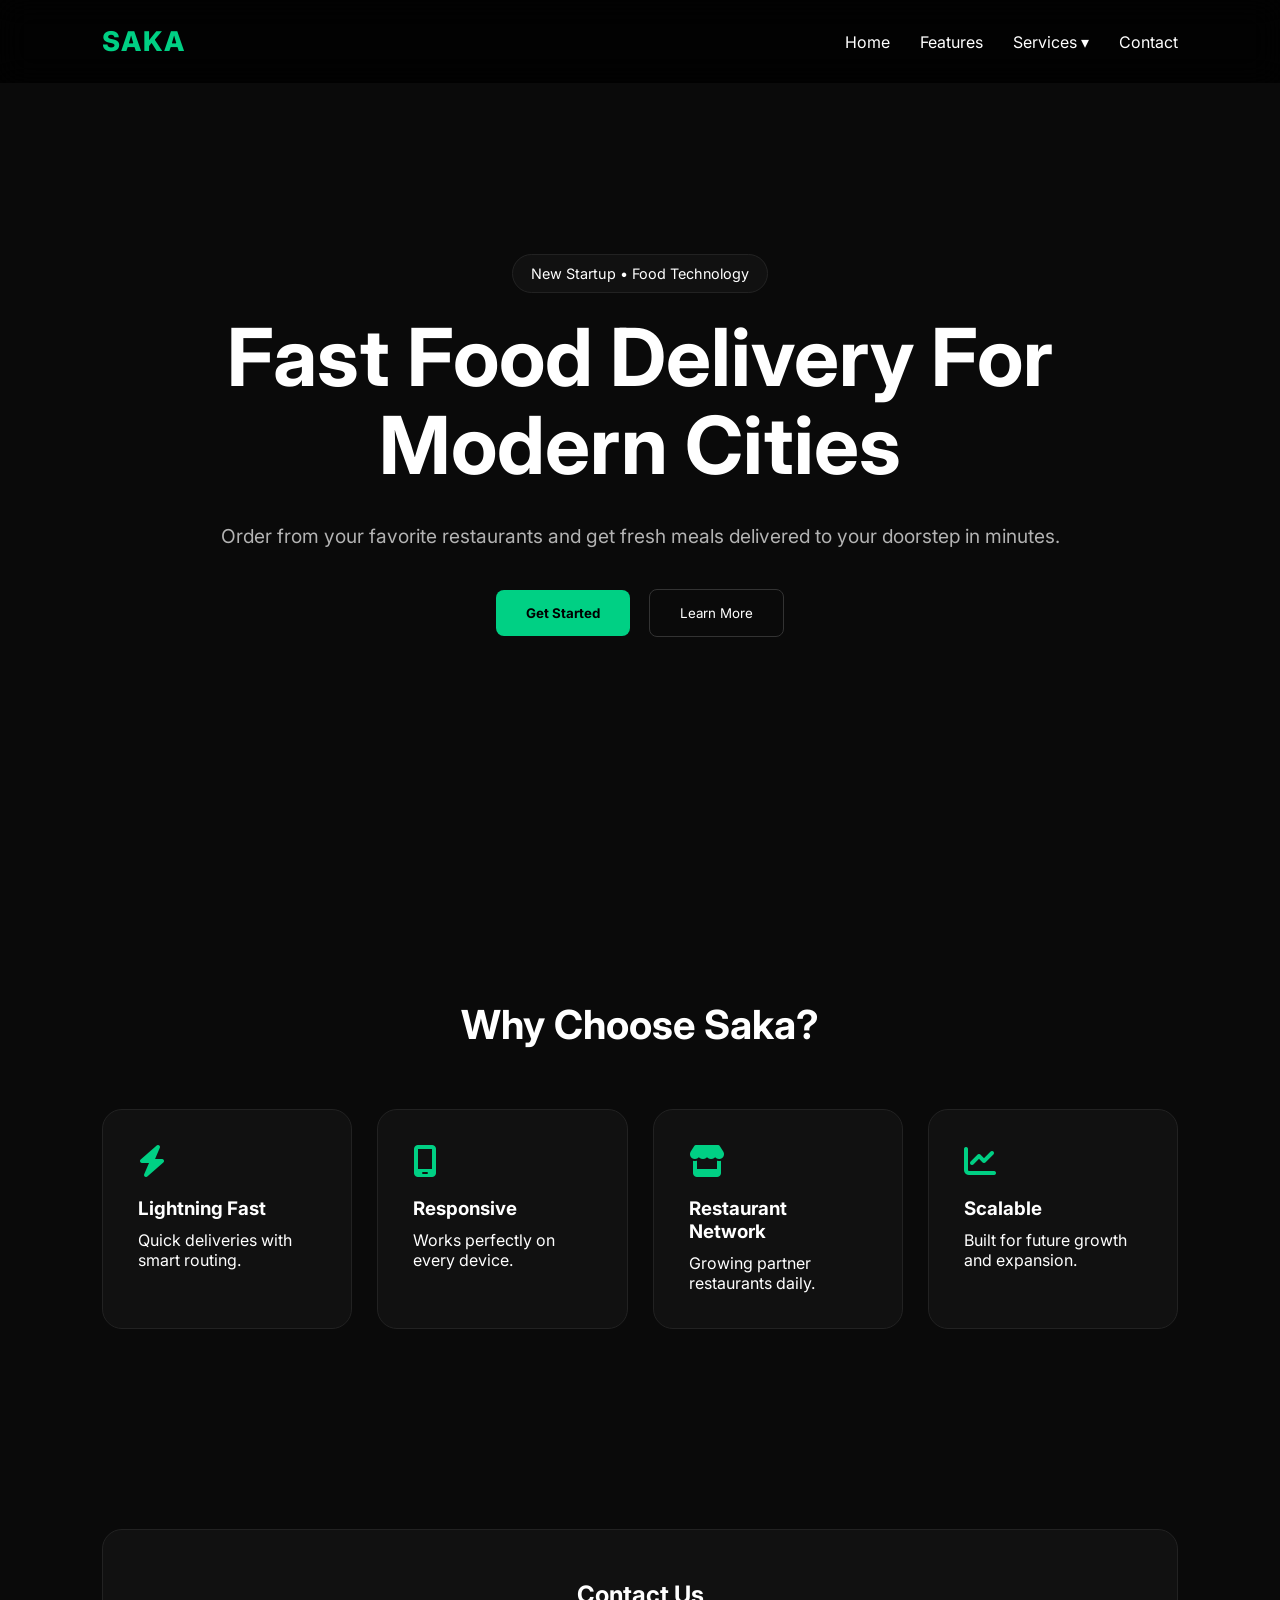
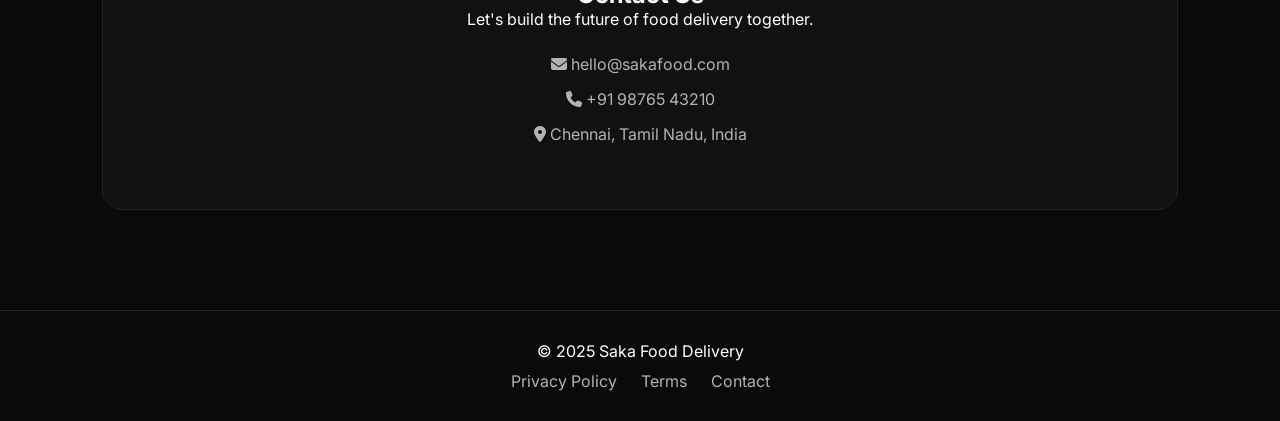
==== saka/index.html @ 5700dfd4 "first commit" ====
<!DOCTYPE html>
<html lang="en">
<head>
<meta charset="UTF-8">
<meta name="viewport" content="width=device-width, initial-scale=1.0">

<title>Saka Food Delivery</title>

<link rel="stylesheet" href="style.css">

<link href="https://fonts.googleapis.com/css2?family=Inter:wght@300;400;500;600;700;800&display=swap" rel="stylesheet">

<link rel="stylesheet"
href="https://cdnjs.cloudflare.com/ajax/libs/font-awesome/6.5.1/css/all.min.css">

</head>
<body>

<header>
    <nav class="navbar">

        <div class="logo">
            SAKA
        </div>

        <ul class="nav-links">

            <li><a href="#">Home</a></li>
            <li><a href="#features">Features</a></li>

            <li class="dropdown">

                <a href="#">Services ▾</a>

                <ul class="dropdown-menu">
                    <li><a href="#">Food Delivery</a></li>
                    <li><a href="#">Business Orders</a></li>
                    <li><a href="#">Partner Restaurants</a></li>
                </ul>

            </li>

            <li><a href="#contact">Contact</a></li>

        </ul>

        <div class="menu-btn">☰</div>

    </nav>
</header>

<section class="hero">

    <div class="hero-content">

        <span class="badge">
            New Startup • Food Technology
        </span>

        <h1>
            Fast Food Delivery
            For Modern Cities
        </h1>

        <p>
            Order from your favorite restaurants and get
            fresh meals delivered to your doorstep in minutes.
        </p>

        <div class="hero-buttons">

            <button class="primary-btn">
                Get Started
            </button>

            <button class="secondary-btn">
                Learn More
            </button>

        </div>

    </div>

</section>

<section id="features" class="features">

    <h2>Why Choose Saka?</h2>

    <div class="feature-grid">

        <div class="card">
            <i class="fa-solid fa-bolt"></i>
            <h3>Lightning Fast</h3>
            <p>Quick deliveries with smart routing.</p>
        </div>

        <div class="card">
            <i class="fa-solid fa-mobile-screen"></i>
            <h3>Responsive</h3>
            <p>Works perfectly on every device.</p>
        </div>

        <div class="card">
            <i class="fa-solid fa-store"></i>
            <h3>Restaurant Network</h3>
            <p>Growing partner restaurants daily.</p>
        </div>

        <div class="card">
            <i class="fa-solid fa-chart-line"></i>
            <h3>Scalable</h3>
            <p>Built for future growth and expansion.</p>
        </div>

    </div>

</section>

<section id="contact" class="contact">

    <div class="contact-box">

        <h2>Contact Us</h2>

        <p>Let's build the future of food delivery together.</p>

        <div class="contact-details">

            <p>
                <i class="fa-solid fa-envelope"></i>
                hello@sakafood.com
            </p>

            <p>
                <i class="fa-solid fa-phone"></i>
                +91 98765 43210
            </p>

            <p>
                <i class="fa-solid fa-location-dot"></i>
                Chennai, Tamil Nadu, India
            </p>

        </div>

    </div>

</section>

<footer>

    <p>© 2025 Saka Food Delivery</p>

    <div class="footer-links">
        <a href="#">Privacy Policy</a>
        <a href="#">Terms</a>
        <a href="#">Contact</a>
    </div>

</footer>

<script src="script.js"></script>

</body>
</html>
---- saka/style.css ----
*{
margin:0;
padding:0;
box-sizing:border-box;
font-family:'Inter',sans-serif;
}

body{
background:#0a0a0a;
color:white;
}

/* NAVBAR */

.navbar{
display:flex;
justify-content:space-between;
align-items:center;
padding:25px 8%;
position:fixed;
width:100%;
top:0;
background:rgba(0,0,0,0.8);
backdrop-filter:blur(15px);
z-index:1000;
}

.logo{
font-size:1.7rem;
font-weight:800;
letter-spacing:2px;
color:#00d084;
}

.nav-links{
display:flex;
gap:30px;
list-style:none;
}

.nav-links a{
text-decoration:none;
color:white;
transition:.3s;
}

.nav-links a:hover{
color:#00d084;
}

.dropdown{
position:relative;
}

.dropdown-menu{
position:absolute;
background:#111;
top:35px;
display:none;
list-style:none;
min-width:180px;
border-radius:10px;
}

.dropdown-menu li a{
display:block;
padding:12px;
}

.dropdown:hover .dropdown-menu{
display:block;
}

/* HERO */

.hero{
height:100vh;
display:flex;
justify-content:center;
align-items:center;
text-align:center;
padding:20px;
}

.hero-content{
max-width:850px;
}

.badge{
padding:10px 18px;
background:#111;
border:1px solid #222;
border-radius:30px;
font-size:.9rem;
}

.hero h1{
font-size:5rem;
margin:30px 0;
line-height:1.1;
}

.hero p{
font-size:1.2rem;
color:#b3b3b3;
line-height:1.8;
}

.hero-buttons{
margin-top:35px;
}

.primary-btn{
padding:15px 30px;
border:none;
background:#00d084;
color:black;
font-weight:700;
border-radius:8px;
cursor:pointer;
margin-right:15px;
}

.secondary-btn{
padding:15px 30px;
border:1px solid #333;
background:transparent;
color:white;
border-radius:8px;
cursor:pointer;
}

/* FEATURES */

.features{
padding:100px 8%;
}

.features h2{
text-align:center;
font-size:2.5rem;
margin-bottom:60px;
}

.feature-grid{
display:grid;
grid-template-columns:repeat(auto-fit,minmax(250px,1fr));
gap:25px;
}

.card{
background:#111;
padding:35px;
border-radius:20px;
border:1px solid #222;
transition:.3s;
}

.card:hover{
transform:translateY(-10px);
border-color:#00d084;
}

.card i{
font-size:2rem;
color:#00d084;
margin-bottom:20px;
}

.card h3{
margin-bottom:10px;
}

/* CONTACT */

.contact{
padding:100px 8%;
}

.contact-box{
background:#111;
padding:50px;
border-radius:20px;
border:1px solid #222;
text-align:center;
}

.contact-details{
margin-top:25px;
}

.contact-details p{
margin:15px 0;
color:#b3b3b3;
}

/* FOOTER */

footer{
padding:30px;
text-align:center;
border-top:1px solid #222;
}

.footer-links{
margin-top:10px;
}

.footer-links a{
color:#b3b3b3;
text-decoration:none;
margin:0 10px;
}

.menu-btn{
display:none;
font-size:1.5rem;
cursor:pointer;
}

@media(max-width:768px){

.hero h1{
font-size:3rem;
}

.nav-links{
display:none;
}

.menu-btn{
display:block;
}

.contact-box{
padding:30px;
}
}
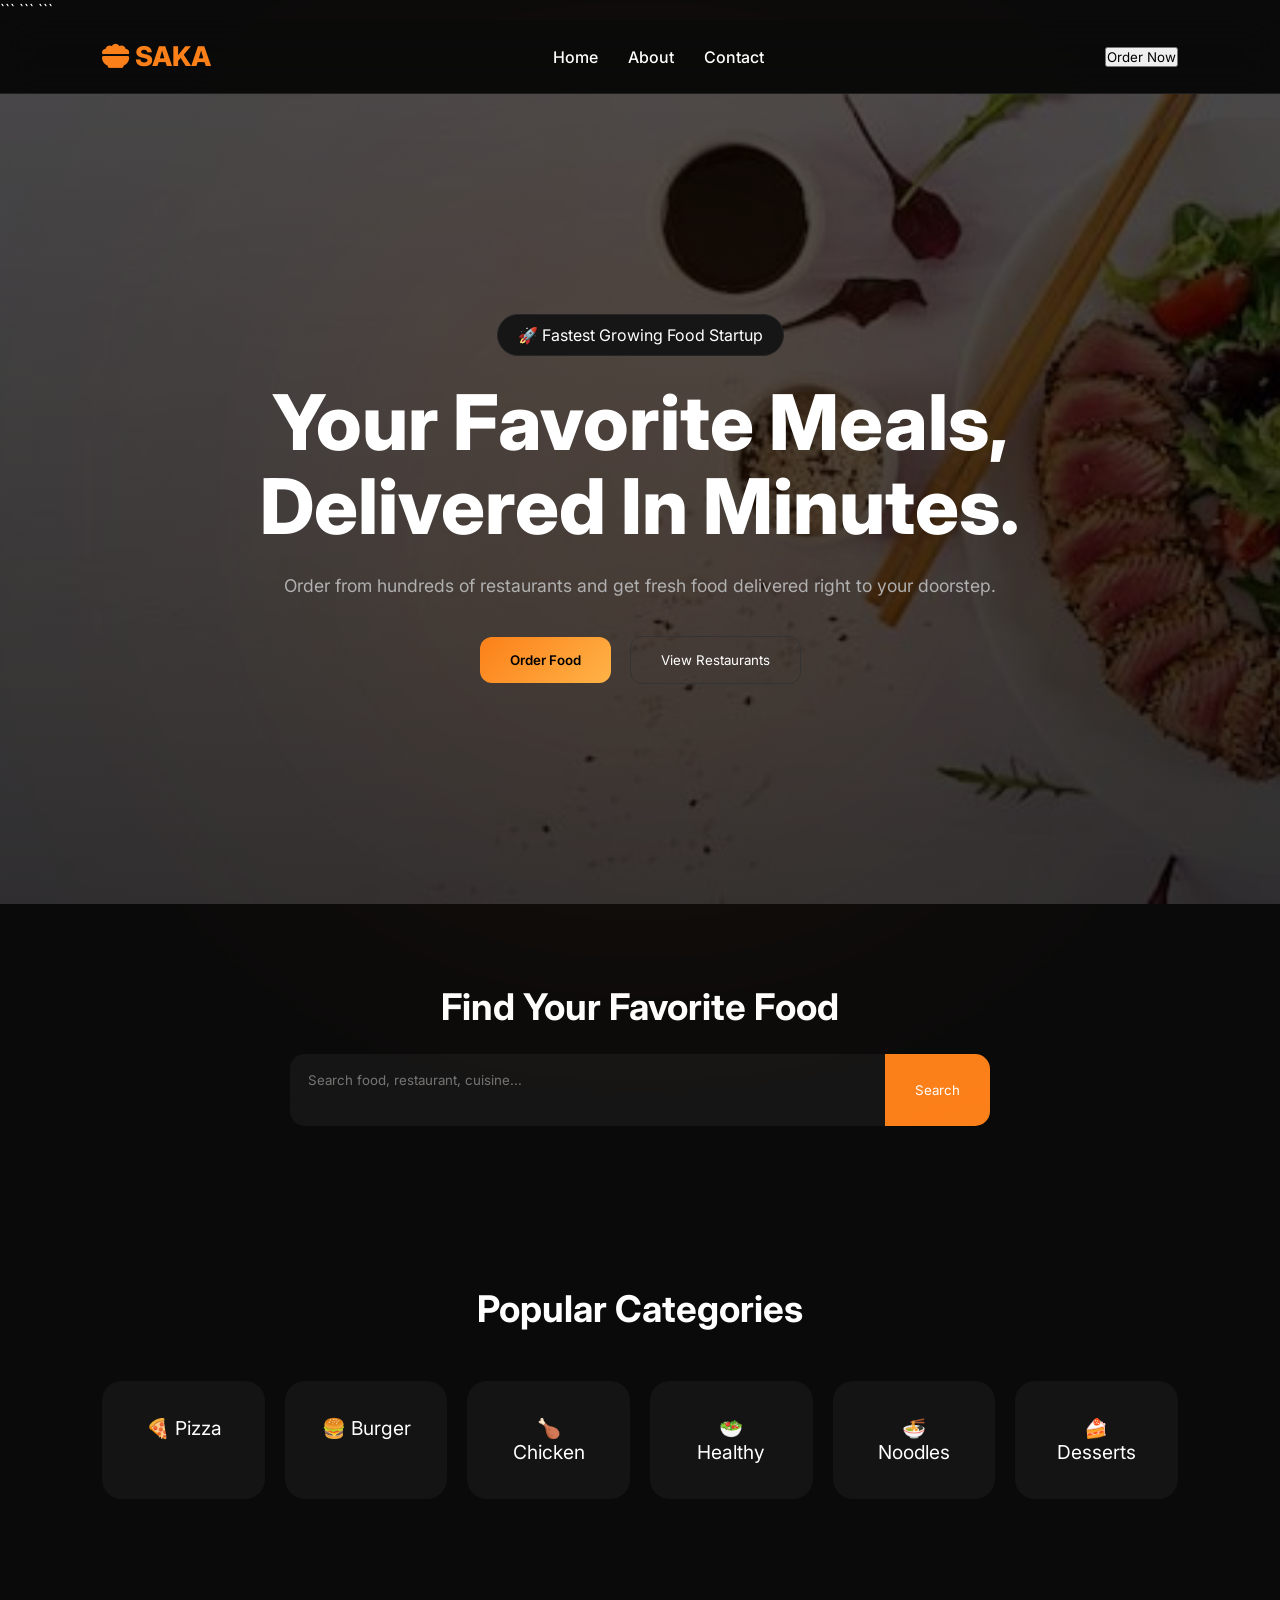
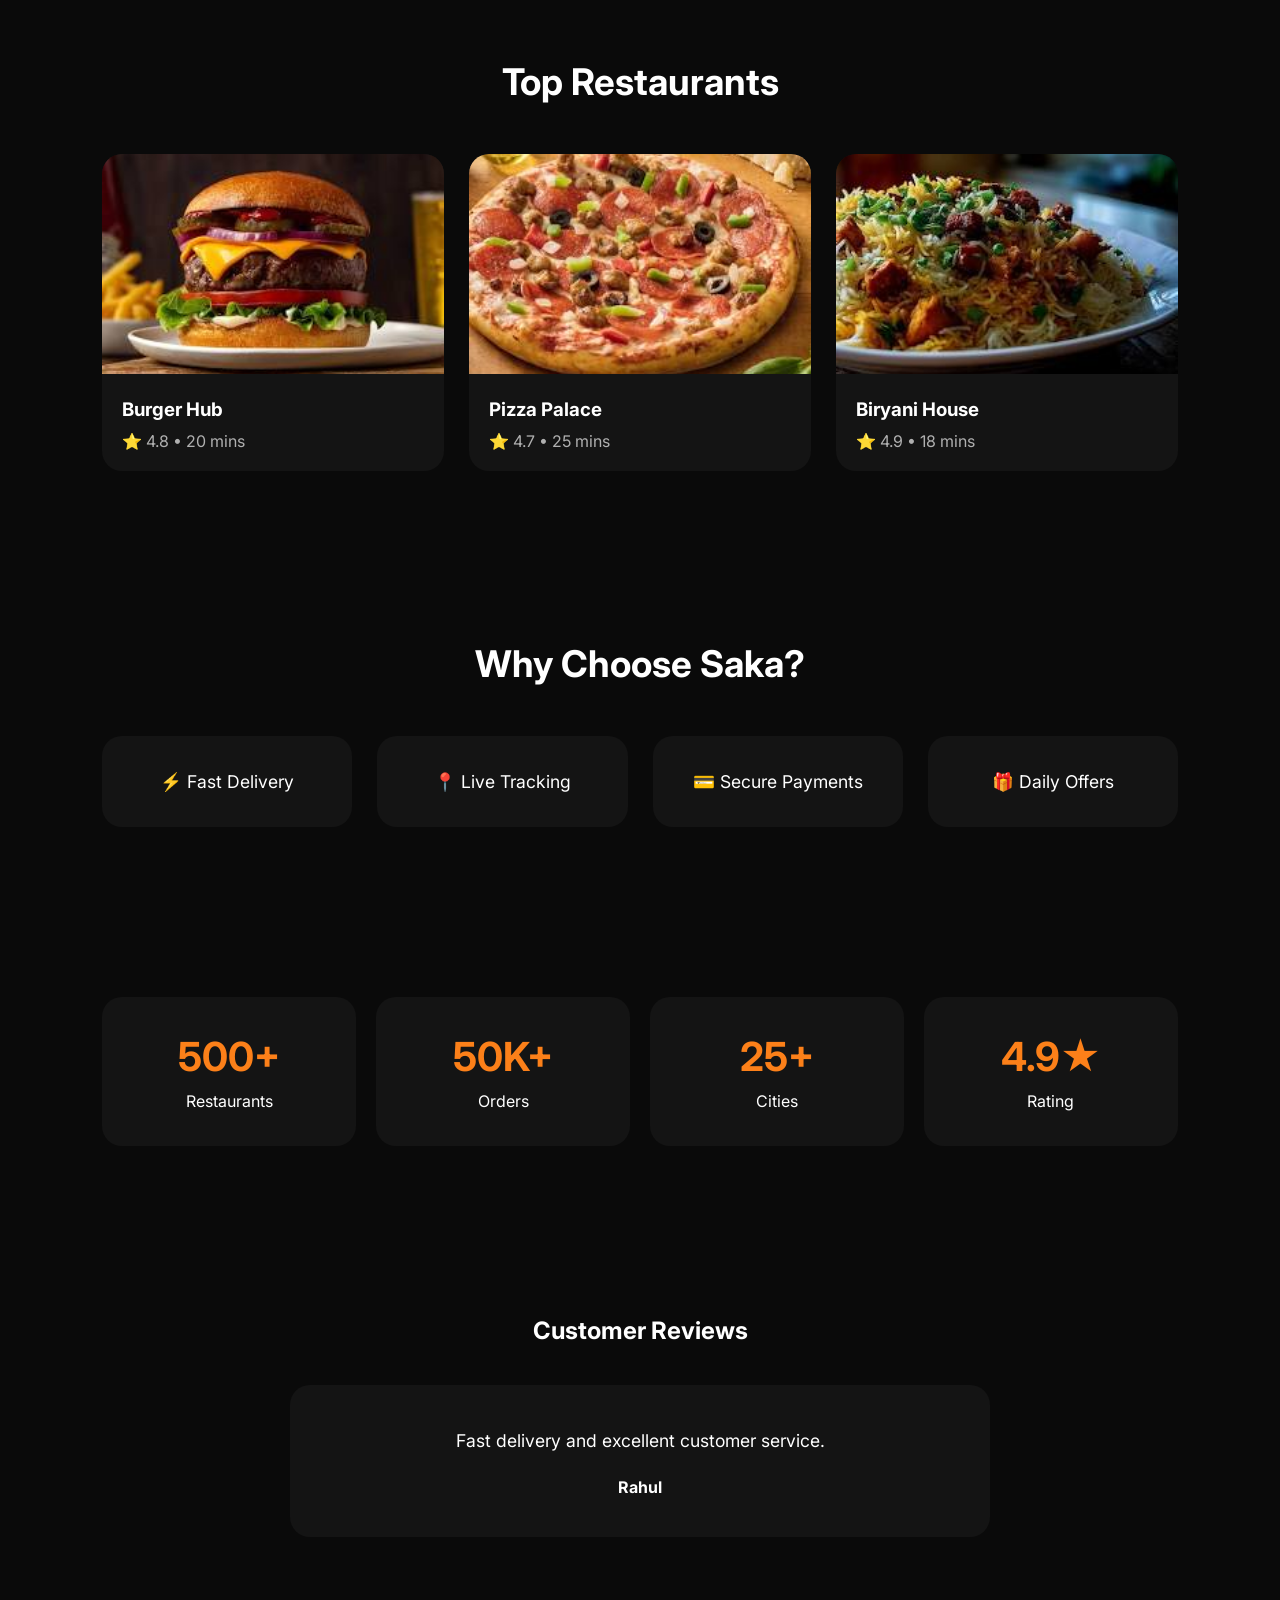
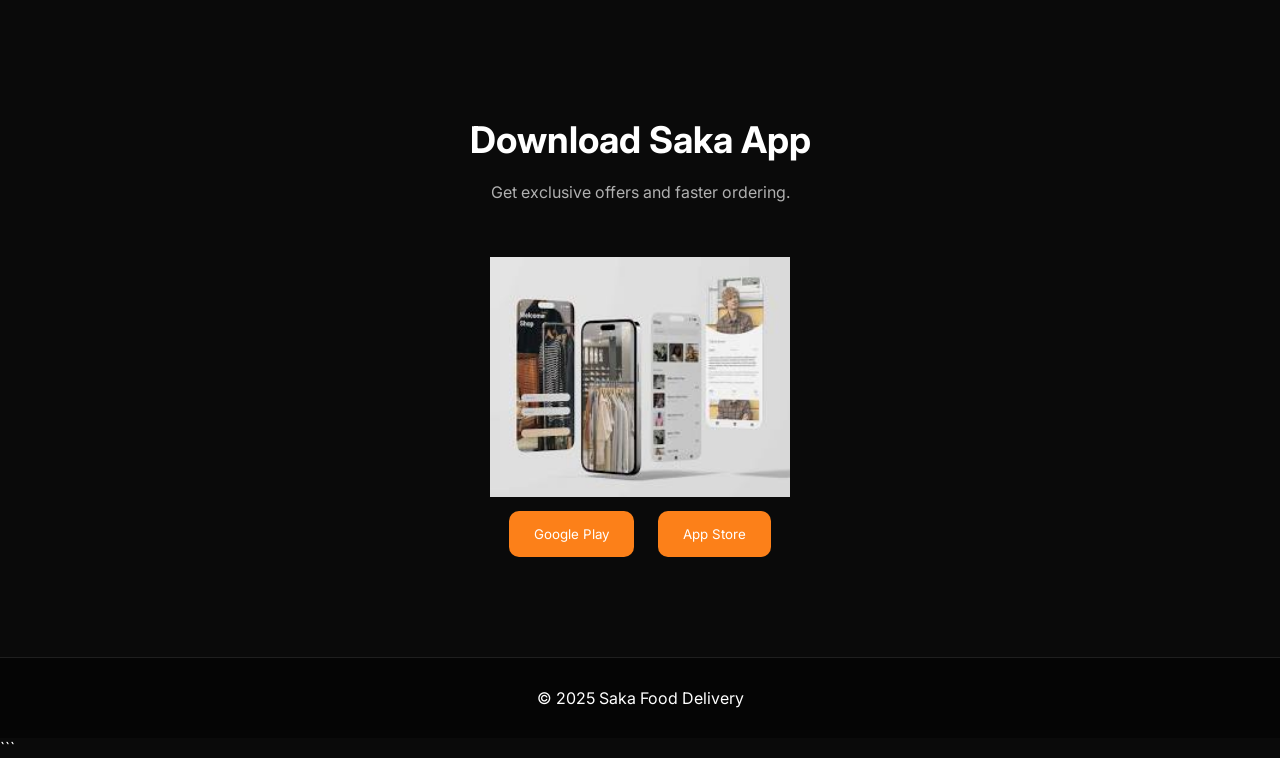
==== commit 21e20423: "commit" ====
--- a/saka/index.html
+++ b/saka/index.html
@@ -1,80 +1,75 @@
 <!DOCTYPE html>
+
 <html lang="en">
+
 <head>
-<meta charset="UTF-8">
-<meta name="viewport" content="width=device-width, initial-scale=1.0">
-
-<title>Saka Food Delivery</title>
-
+    <meta charset="UTF-8">
+    <meta name="viewport" content="width=device-width, initial-scale=1.0">
+    <title>Saka Food Delivery</title>
+
+```
 <link rel="stylesheet" href="style.css">
 
-<link href="https://fonts.googleapis.com/css2?family=Inter:wght@300;400;500;600;700;800&display=swap" rel="stylesheet">
+<link href="https://fonts.googleapis.com/css2?family=Inter:wght@300;400;500;600;700;800&display=swap"
+    rel="stylesheet">
 
 <link rel="stylesheet"
-href="https://cdnjs.cloudflare.com/ajax/libs/font-awesome/6.5.1/css/all.min.css">
+    href="https://cdnjs.cloudflare.com/ajax/libs/font-awesome/6.5.1/css/all.min.css">
+```
 
 </head>
+
 <body>
 
-<header>
-    <nav class="navbar">
-
-        <div class="logo">
-            SAKA
-        </div>
-
-        <ul class="nav-links">
-
-            <li><a href="#">Home</a></li>
-            <li><a href="#features">Features</a></li>
-
-            <li class="dropdown">
-
-                <a href="#">Services ▾</a>
-
-                <ul class="dropdown-menu">
-                    <li><a href="#">Food Delivery</a></li>
-                    <li><a href="#">Business Orders</a></li>
-                    <li><a href="#">Partner Restaurants</a></li>
-                </ul>
-
-            </li>
-
-            <li><a href="#contact">Contact</a></li>
-
-        </ul>
-
-        <div class="menu-btn">☰</div>
-
-    </nav>
-</header>
+```
+<!-- NAVBAR -->
+
+<nav class="navbar">
+
+    <div class="logo">
+        <i class="fa-solid fa-bowl-food"></i> SAKA
+    </div>
+
+    <ul class="nav-links">
+        <li><a href="index.html">Home</a></li>
+        <li><a href="about.html">About</a></li>
+        <li><a href="contact.html">Contact</a></li>
+    </ul>
+
+    <button class="nav-btn">
+        Order Now
+    </button>
+
+</nav>
+
+<!-- HERO -->
 
 <section class="hero">
 
     <div class="hero-content">
 
         <span class="badge">
-            New Startup • Food Technology
+            🚀 Fastest Growing Food Startup
         </span>
 
         <h1>
-            Fast Food Delivery
-            For Modern Cities
+            Your Favorite Meals,
+            Delivered In Minutes.
         </h1>
 
         <p>
-            Order from your favorite restaurants and get
-            fresh meals delivered to your doorstep in minutes.
+            Order from hundreds of restaurants and get fresh food delivered
+            right to your doorstep.
         </p>
 
         <div class="hero-buttons">
 
             <button class="primary-btn">
-                Get Started
+                Order Food
             </button>
 
             <button class="secondary-btn">
-                Learn More
+                View Restaurants
             </button>
 
         </div>
@@ -83,84 +78,204 @@
 
 </section>
 
-<section id="features" class="features">
+<!-- SEARCH -->
+
+<section class="search-section">
+
+    <h2>Find Your Favorite Food</h2>
+
+    <div class="search-box">
+
+        <input
+type="text"
+id="foodSearch"
+placeholder="Search food, restaurant, cuisine...">
+
+        <button>
+            Search
+        </button>
+
+    </div>
+
+</section>
+
+<!-- CATEGORIES -->
+
+<section class="categories">
+
+    <h2>Popular Categories</h2>
+
+    <div class="category-grid">
+
+        <div class="category-card">🍕 Pizza</div>
+        <div class="category-card">🍔 Burger</div>
+        <div class="category-card">🍗 Chicken</div>
+        <div class="category-card">🥗 Healthy</div>
+        <div class="category-card">🍜 Noodles</div>
+        <div class="category-card">🍰 Desserts</div>
+
+    </div>
+
+</section>
+
+<!-- RESTAURANTS -->
+
+<section class="restaurants">
+
+    <h2>Top Restaurants</h2>
+
+    <div class="restaurant-grid">
+
+        <div class="restaurant-card">
+
+            <img src="images/burger.jpg" alt="Burger Hub">
+
+            <h3>Burger Hub</h3>
+
+            <p>⭐ 4.8 • 20 mins</p>
+
+        </div>
+
+        <div class="restaurant-card">
+
+            <img src="images/pizza.jpg" alt="Pizza Palace">
+            <h3>Pizza Palace</h3>
+
+            <p>⭐ 4.7 • 25 mins</p>
+
+        </div>
+
+        <div class="restaurant-card">
+
+            <img src="images/biriyani.jpg" alt="Biryani House">
+
+            <h3>Biryani House</h3>
+
+            <p>⭐ 4.9 • 18 mins</p>
+
+        </div>
+
+    </div>
+
+</section>
+
+<!-- FEATURES -->
+
+<section class="features">
 
     <h2>Why Choose Saka?</h2>
 
     <div class="feature-grid">
 
-        <div class="card">
-            <i class="fa-solid fa-bolt"></i>
-            <h3>Lightning Fast</h3>
-            <p>Quick deliveries with smart routing.</p>
-        </div>
-
-        <div class="card">
-            <i class="fa-solid fa-mobile-screen"></i>
-            <h3>Responsive</h3>
-            <p>Works perfectly on every device.</p>
-        </div>
-
-        <div class="card">
-            <i class="fa-solid fa-store"></i>
-            <h3>Restaurant Network</h3>
-            <p>Growing partner restaurants daily.</p>
-        </div>
-
-        <div class="card">
-            <i class="fa-solid fa-chart-line"></i>
-            <h3>Scalable</h3>
-            <p>Built for future growth and expansion.</p>
-        </div>
-
-    </div>
-
-</section>
-
-<section id="contact" class="contact">
-
-    <div class="contact-box">
-
-        <h2>Contact Us</h2>
-
-        <p>Let's build the future of food delivery together.</p>
-
-        <div class="contact-details">
-
-            <p>
-                <i class="fa-solid fa-envelope"></i>
-                hello@sakafood.com
-            </p>
-
-            <p>
-                <i class="fa-solid fa-phone"></i>
-                +91 98765 43210
-            </p>
-
-            <p>
-                <i class="fa-solid fa-location-dot"></i>
-                Chennai, Tamil Nadu, India
-            </p>
-
-        </div>
-
-    </div>
-
-</section>
+        <div class="feature-card">
+            ⚡ Fast Delivery
+        </div>
+
+        <div class="feature-card">
+            📍 Live Tracking
+        </div>
+
+        <div class="feature-card">
+            💳 Secure Payments
+        </div>
+
+        <div class="feature-card">
+            🎁 Daily Offers
+        </div>
+
+    </div>
+
+</section>
+
+<!-- STATS -->
+
+<section class="stats">
+
+    <div class="stat">
+        <h2>500+</h2>
+        <p>Restaurants</p>
+    </div>
+
+    <div class="stat">
+        <h2>50K+</h2>
+        <p>Orders</p>
+    </div>
+
+    <div class="stat">
+        <h2>25+</h2>
+        <p>Cities</p>
+    </div>
+
+    <div class="stat">
+        <h2>4.9★</h2>
+        <p>Rating</p>
+    </div>
+
+</section>
+
+<!-- TESTIMONIALS -->
+
+<section class="testimonials">
+
+    <h2>Customer Reviews</h2>
+
+    <div class="testimonial-card">
+
+<p id="testimonial-text">
+Fast delivery and excellent customer service.
+</p>
+
+<h4 id="testimonial-name">
+Rahul
+</h4>
+
+</div>
+
+</section>
+
+<!-- APP SECTION -->
+
+<section class="app-section">
+
+    <h2>Download Saka App</h2>
+
+    <p>
+        Get exclusive offers and faster ordering.
+    </p>
+    <div class="app-preview">
+
+<img src="images/app-mockup.png"
+alt="Saka Mobile App">
+
+</div>
+
+    <div class="app-buttons">
+
+        <button>
+            Google Play
+        </button>
+
+        <button>
+            App Store
+        </button>
+
+    </div>
+
+</section>
+
+<!-- FOOTER -->
 
 <footer>
 
-    <p>© 2025 Saka Food Delivery</p>
-
-    <div class="footer-links">
-        <a href="#">Privacy Policy</a>
-        <a href="#">Terms</a>
-        <a href="#">Contact</a>
-    </div>
+    <p>
+        © 2025 Saka Food Delivery
+    </p>
 
 </footer>
 
 <script src="script.js"></script>
+```
 
 </body>
-</html>+
+</html>
--- a/saka/style.css
+++ b/saka/style.css
@@ -1,35 +1,42 @@
+/* GOOGLE FONT */
+
 *{
 margin:0;
 padding:0;
 box-sizing:border-box;
 font-family:'Inter',sans-serif;
+scroll-behavior:smooth;
 }
 
 body{
 background:#0a0a0a;
-color:white;
+color:#ffffff;
+overflow-x:hidden;
 }
 
 /* NAVBAR */
 
 .navbar{
+position:sticky;
+top:0;
+z-index:1000;
+
 display:flex;
 justify-content:space-between;
 align-items:center;
-padding:25px 8%;
-position:fixed;
-width:100%;
-top:0;
-background:rgba(0,0,0,0.8);
-backdrop-filter:blur(15px);
-z-index:1000;
+
+padding:20px 8%;
+
+background:rgba(10,10,10,.9);
+backdrop-filter:blur(20px);
+
+border-bottom:1px solid #1e1e1e;
 }
 
 .logo{
 font-size:1.7rem;
 font-weight:800;
-letter-spacing:2px;
-color:#00d084;
+color:#fc8019;
 }
 
 .nav-links{
@@ -41,69 +48,94 @@
 .nav-links a{
 text-decoration:none;
 color:white;
+font-weight:500;
 transition:.3s;
 }
 
-.nav-links a:hover{
-color:#00d084;
-}
-
-.dropdown{
-position:relative;
-}
-
-.dropdown-menu{
-position:absolute;
-background:#111;
-top:35px;
-display:none;
-list-style:none;
-min-width:180px;
+.nav-links a:hover
+
+.nav-btn{
+padding:12px 22px;
+border:none;
 border-radius:10px;
-}
-
-.dropdown-menu li a{
-display:block;
-padding:12px;
-}
-
-.dropdown:hover .dropdown-menu{
-display:block;
+cursor:pointer;
+
+background:linear-gradient(
+135deg,
+#fc8019,
+#ffb347
+);
+
+font-weight:600;
 }
 
 /* HERO */
 
 .hero{
-height:100vh;
+min-height:90vh;
 display:flex;
 justify-content:center;
 align-items:center;
 text-align:center;
-padding:20px;
+padding:50px 8%;
+
+background:
+linear-gradient(
+rgba(0,0,0,.7),
+rgba(0,0,0,.8)
+),
+url("images/hero-food.jpg");
+
+background-size:cover;
+background-position:center;
+background-repeat:no-repeat;
+}
+
+.hero::before{
+content:"";
+
+position:absolute;
+
+width:500px;
+height:500px;
+
+background:#fc8019;
+
+filter:blur(200px);
+
+opacity:.15;
 }
 
 .hero-content{
 max-width:850px;
+z-index:1;
 }
 
 .badge{
-padding:10px 18px;
-background:#111;
-border:1px solid #222;
+display:inline-block;
+
+padding:10px 20px;
+
+background:#161616;
+
+border:1px solid #252525;
+
 border-radius:30px;
-font-size:.9rem;
+
+margin-bottom:25px;
 }
 
 .hero h1{
-font-size:5rem;
-margin:30px 0;
+font-size:4.8rem;
+font-weight:800;
 line-height:1.1;
+margin-bottom:20px;
 }
 
 .hero p{
-font-size:1.2rem;
-color:#b3b3b3;
+font-size:1.1rem;
 line-height:1.8;
+color:#b0b0b0;
 }
 
 .hero-buttons{
@@ -112,86 +144,393 @@
 
 .primary-btn{
 padding:15px 30px;
+
 border:none;
-background:#00d084;
-color:black;
-font-weight:700;
-border-radius:8px;
+border-radius:12px;
+
+background:linear-gradient(
+135deg,
+#fc8019,
+#ffb347
+);
+
+font-weight:600;
 cursor:pointer;
-margin-right:15px;
 }
 
 .secondary-btn{
 padding:15px 30px;
+
+background:transparent;
+
 border:1px solid #333;
-background:transparent;
-color:white;
-border-radius:8px;
+
+color:white;
+
+border-radius:12px;
+
+margin-left:15px;
+
 cursor:pointer;
 }
 
+/* SEARCH */
+
+.search-section{
+padding:80px 8%;
+text-align:center;
+}
+
+.search-section h2{
+margin-bottom:25px;
+font-size:2.3rem;
+}
+
+.search-box{
+max-width:700px;
+margin:auto;
+
+display:flex;
+overflow:hidden;
+
+border-radius:15px;
+
+background:#151515;
+}
+
+.search-box input{
+flex:1;
+padding:18px;
+border:none;
+outline:none;
+background:#151515;
+color:white;
+}
+
+.search-box button{
+padding:18px 30px;
+border:none;
+cursor:pointer;
+
+background:#fc8019;
+color:white;
+}
+
+/* CATEGORY */
+
+.categories{
+padding:80px 8%;
+}
+
+.categories h2{
+text-align:center;
+margin-bottom:50px;
+font-size:2.3rem;
+}
+
+.category-grid{
+display:grid;
+
+grid-template-columns:
+repeat(auto-fit,minmax(160px,1fr));
+
+gap:20px;
+}
+
+.category-card{
+background:#141414;
+
+padding:35px;
+
+text-align:center;
+
+border-radius:20px;
+
+font-size:1.2rem;
+
+transition:.3s;
+}
+
+.category-card:hover{
+transform:translateY(-10px);
+background:#fc8019;
+}
+
+/* RESTAURANTS */
+
+.restaurants{
+padding:80px 8%;
+}
+
+.restaurants h2{
+text-align:center;
+margin-bottom:50px;
+font-size:2.3rem;
+}
+
+.restaurant-grid{
+display:grid;
+
+grid-template-columns:
+repeat(auto-fit,minmax(280px,1fr));
+
+gap:25px;
+}
+
+.restaurant-card{
+background:#141414;
+
+border-radius:20px;
+
+overflow:hidden;
+
+transition:.3s;
+}
+
+.restaurant-card:hover{
+transform:translateY(-10px);
+}
+
+.restaurant-image{
+height:220px;
+
+background:linear-gradient(
+135deg,
+#fc8019,
+#ffb347
+);
+}
+
+.restaurant-card h3{
+padding:20px 20px 10px;
+}
+
+.restaurant-card p{
+padding:0 20px 20px;
+color:#b0b0b0;
+}
+
+.restaurant-card img{
+width:100%;
+height:220px;
+object-fit:cover;
+}
+
 /* FEATURES */
 
 .features{
-padding:100px 8%;
+padding:90px 8%;
 }
 
 .features h2{
 text-align:center;
-font-size:2.5rem;
-margin-bottom:60px;
+margin-bottom:50px;
+font-size:2.3rem;
 }
 
 .feature-grid{
 display:grid;
-grid-template-columns:repeat(auto-fit,minmax(250px,1fr));
+
+grid-template-columns:
+repeat(auto-fit,minmax(250px,1fr));
+
 gap:25px;
 }
 
+.feature-card{
+background:#141414;
+
+padding:35px;
+
+border-radius:20px;
+
+font-size:1.1rem;
+text-align:center;
+
+transition:.3s;
+}
+
+.feature-card:hover{
+transform:translateY(-10px);
+border:1px solid #fc8019;
+}
+
+/* STATS */
+
+.stats{
+padding:80px 8%;
+
+display:grid;
+
+grid-template-columns:
+repeat(auto-fit,minmax(220px,1fr));
+
+gap:20px;
+}
+
+.stat{
+background:#141414;
+
+padding:35px;
+
+border-radius:20px;
+
+text-align:center;
+}
+
+.stat h2{
+font-size:2.5rem;
+color:#fc8019;
+margin-bottom:10px;
+}
+
+/* TESTIMONIALS */
+
+.testimonials{
+padding:90px 8%;
+text-align:center;
+}
+
+.testimonials h2{
+margin-bottom:40px;
+}
+
+.testimonial-card{
+max-width:700px;
+
+margin:auto;
+
+background:#141414;
+
+padding:40px;
+
+border-radius:20px;
+}
+
+.testimonial-card p{
+font-size:1.1rem;
+line-height:1.8;
+margin-bottom:20px;
+}
+
+/* APP SECTION */
+.app-preview img{
+max-width:300px;
+width:100%;
+margin-top:30px;
+}
+
+.app-section{
+padding:90px 8%;
+text-align:center;
+}
+
+.app-section h2{
+font-size:2.3rem;
+margin-bottom:20px;
+}
+
+.app-section p{
+color:#b0b0b0;
+margin-bottom:25px;
+}
+
+.app-buttons button{
+padding:15px 25px;
+
+border:none;
+
+border-radius:10px;
+
+background:#fc8019;
+
+color:white;
+
+cursor:pointer;
+
+margin:10px;
+}
+
+/* ABOUT PAGE */
+
+.page-section{
+padding:120px 8%;
+min-height:80vh;
+}
+
+.page-section h1{
+font-size:3rem;
+margin-bottom:25px;
+}
+
+.page-section p{
+line-height:1.8;
+color:#b0b0b0;
+}
+
+.about-grid{
+display:grid;
+
+grid-template-columns:
+repeat(auto-fit,minmax(250px,1fr));
+
+gap:25px;
+
+margin-top:40px;
+}
+
 .card{
-background:#111;
-padding:35px;
+background:#141414;
+
+padding:30px;
+
 border-radius:20px;
-border:1px solid #222;
-transition:.3s;
-}
-
-.card:hover{
-transform:translateY(-10px);
-border-color:#00d084;
-}
-
-.card i{
-font-size:2rem;
-color:#00d084;
+}
+
+/* CONTACT PAGE */
+
+form{
+max-width:700px;
+margin:auto;
+margin-top:30px;
+}
+
+input,
+textarea{
+width:100%;
+
+padding:15px;
+
 margin-bottom:20px;
-}
-
-.card h3{
-margin-bottom:10px;
-}
-
-/* CONTACT */
-
-.contact{
-padding:100px 8%;
-}
-
-.contact-box{
-background:#111;
-padding:50px;
-border-radius:20px;
-border:1px solid #222;
-text-align:center;
-}
-
-.contact-details{
-margin-top:25px;
-}
-
-.contact-details p{
-margin:15px 0;
-color:#b3b3b3;
+
+background:#141414;
+
+border:none;
+
+border-radius:10px;
+
+color:white;
+}
+
+textarea{
+height:180px;
+resize:none;
+}
+
+form button{
+width:100%;
+
+padding:15px;
+
+border:none;
+
+border-radius:10px;
+
+background:#fc8019;
+
+color:white;
+
+cursor:pointer;
 }
 
 /* FOOTER */
@@ -199,40 +538,92 @@
 footer{
 padding:30px;
 text-align:center;
-border-top:1px solid #222;
-}
-
-.footer-links{
+background:#050505;
+border-top:1px solid #1f1f1f;
+}
+
+/* MOBILE */
+
+@media(max-width:768px){
+
+.navbar{
+flex-direction:column;
+gap:15px;
+}
+
+.hero h1{
+font-size:3rem;
+}
+
+.search-box{
+flex-direction:column;
+}
+
+.secondary-btn{
+margin-left:0;
 margin-top:10px;
 }
 
-.footer-links a{
-color:#b3b3b3;
-text-decoration:none;
-margin:0 10px;
-}
+}
+/* MOBILE MENU */
 
 .menu-btn{
 display:none;
-font-size:1.5rem;
+font-size:1.6rem;
 cursor:pointer;
+color:white;
 }
 
 @media(max-width:768px){
 
-.hero h1{
-font-size:3rem;
+.menu-btn{
+display:block;
 }
 
 .nav-links{
 display:none;
-}
-
-.menu-btn{
-display:block;
-}
-
-.contact-box{
-padding:30px;
-}
+flex-direction:column;
+background:#111;
+position:absolute;
+top:80px;
+right:20px;
+padding:20px;
+border-radius:15px;
+}
+
+.nav-links.show{
+display:flex;
+}
+
+}
+
+/* SCROLL ANIMATION */
+
+.feature-card,
+.restaurant-card,
+.category-card,
+.stat{
+
+opacity:0;
+transform:translateY(30px);
+transition:.6s ease;
+
+}
+
+.active-reveal{
+
+opacity:1;
+transform:translateY(0);
+
+}
+
+/* PAGE LOAD */
+
+body{
+opacity:0;
+transition:1s;
+}
+
+body.loaded{
+opacity:1;
 }
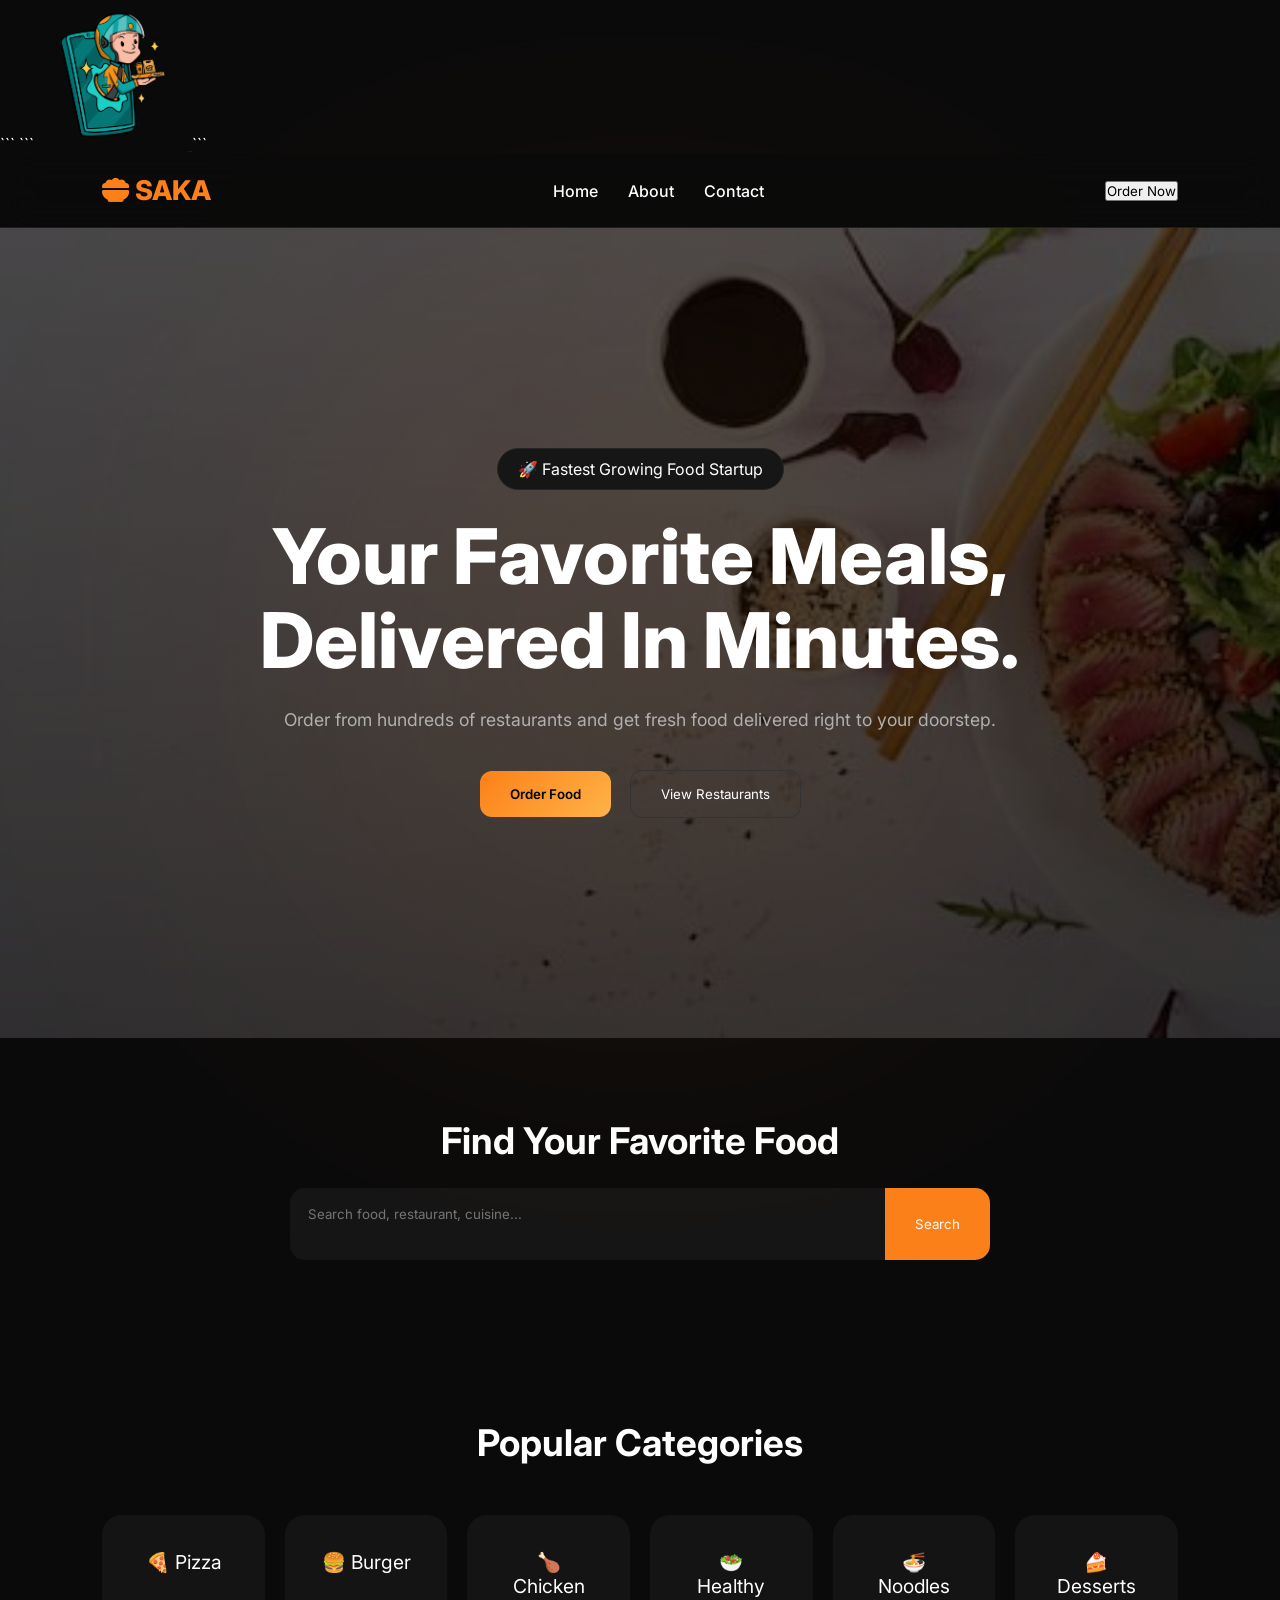
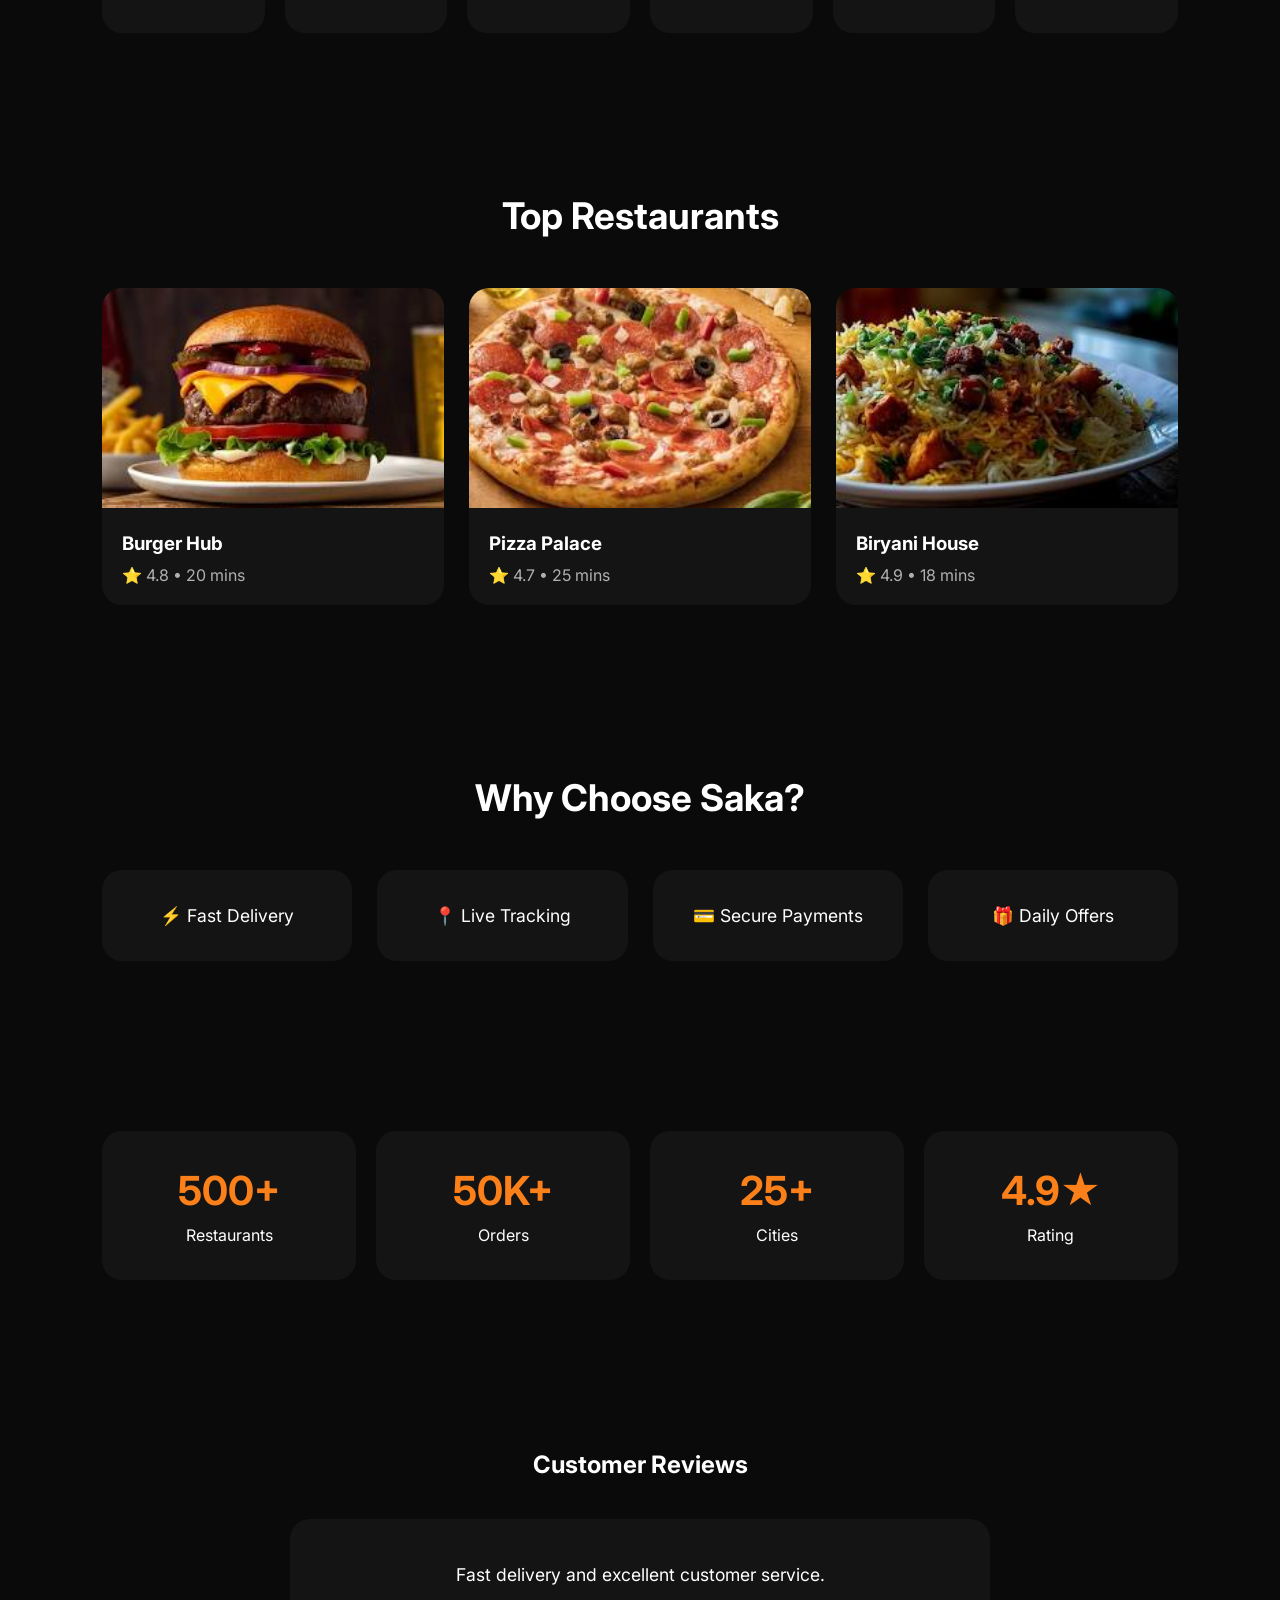
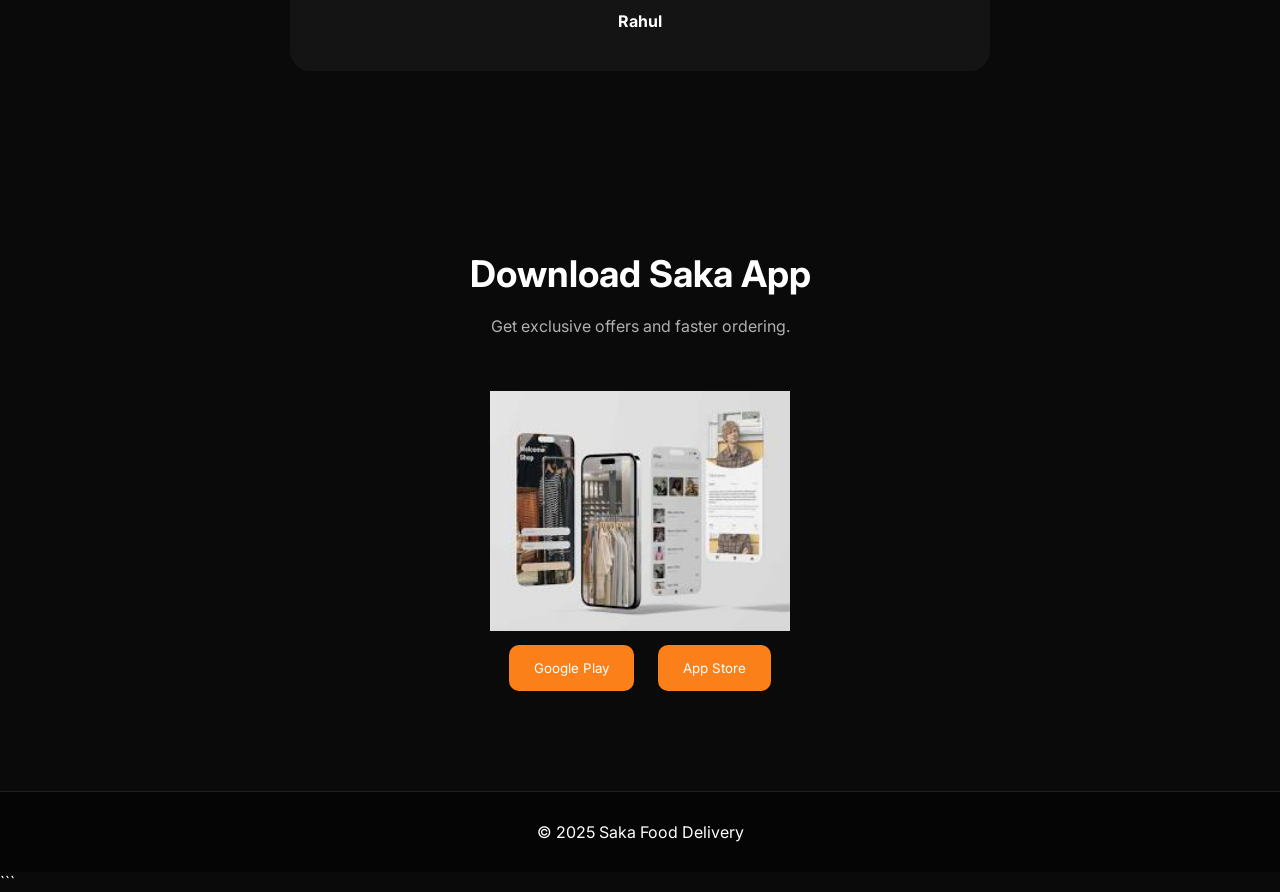
==== commit c7df44ac: "commit" ====
--- a/saka/index.html
+++ b/saka/index.html
@@ -16,6 +16,11 @@
 <link rel="stylesheet"
     href="https://cdnjs.cloudflare.com/ajax/libs/font-awesome/6.5.1/css/all.min.css">
 ```
+
+  <a href="index.html">
+    <img src="images/logo.png" alt="Company Logo" width="150" height="auto">
+  </a>
+
 
 </head>
 
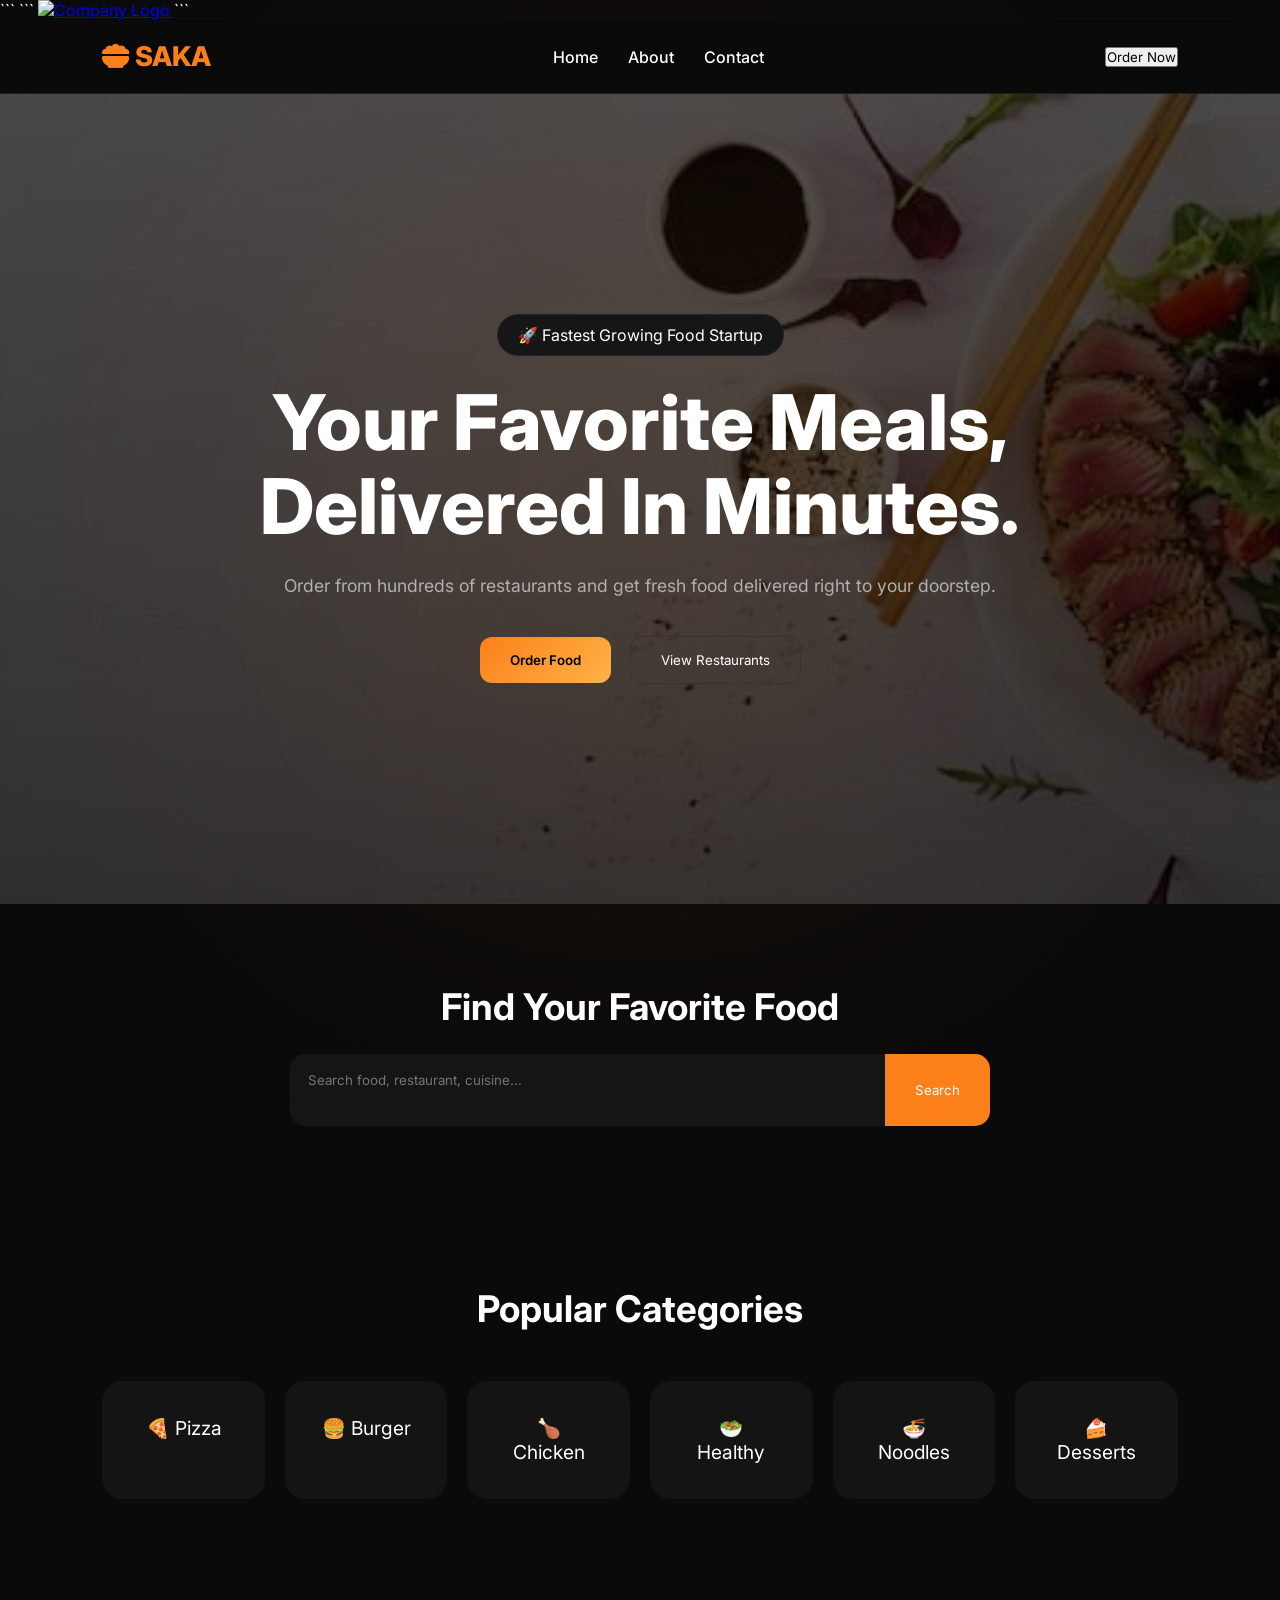
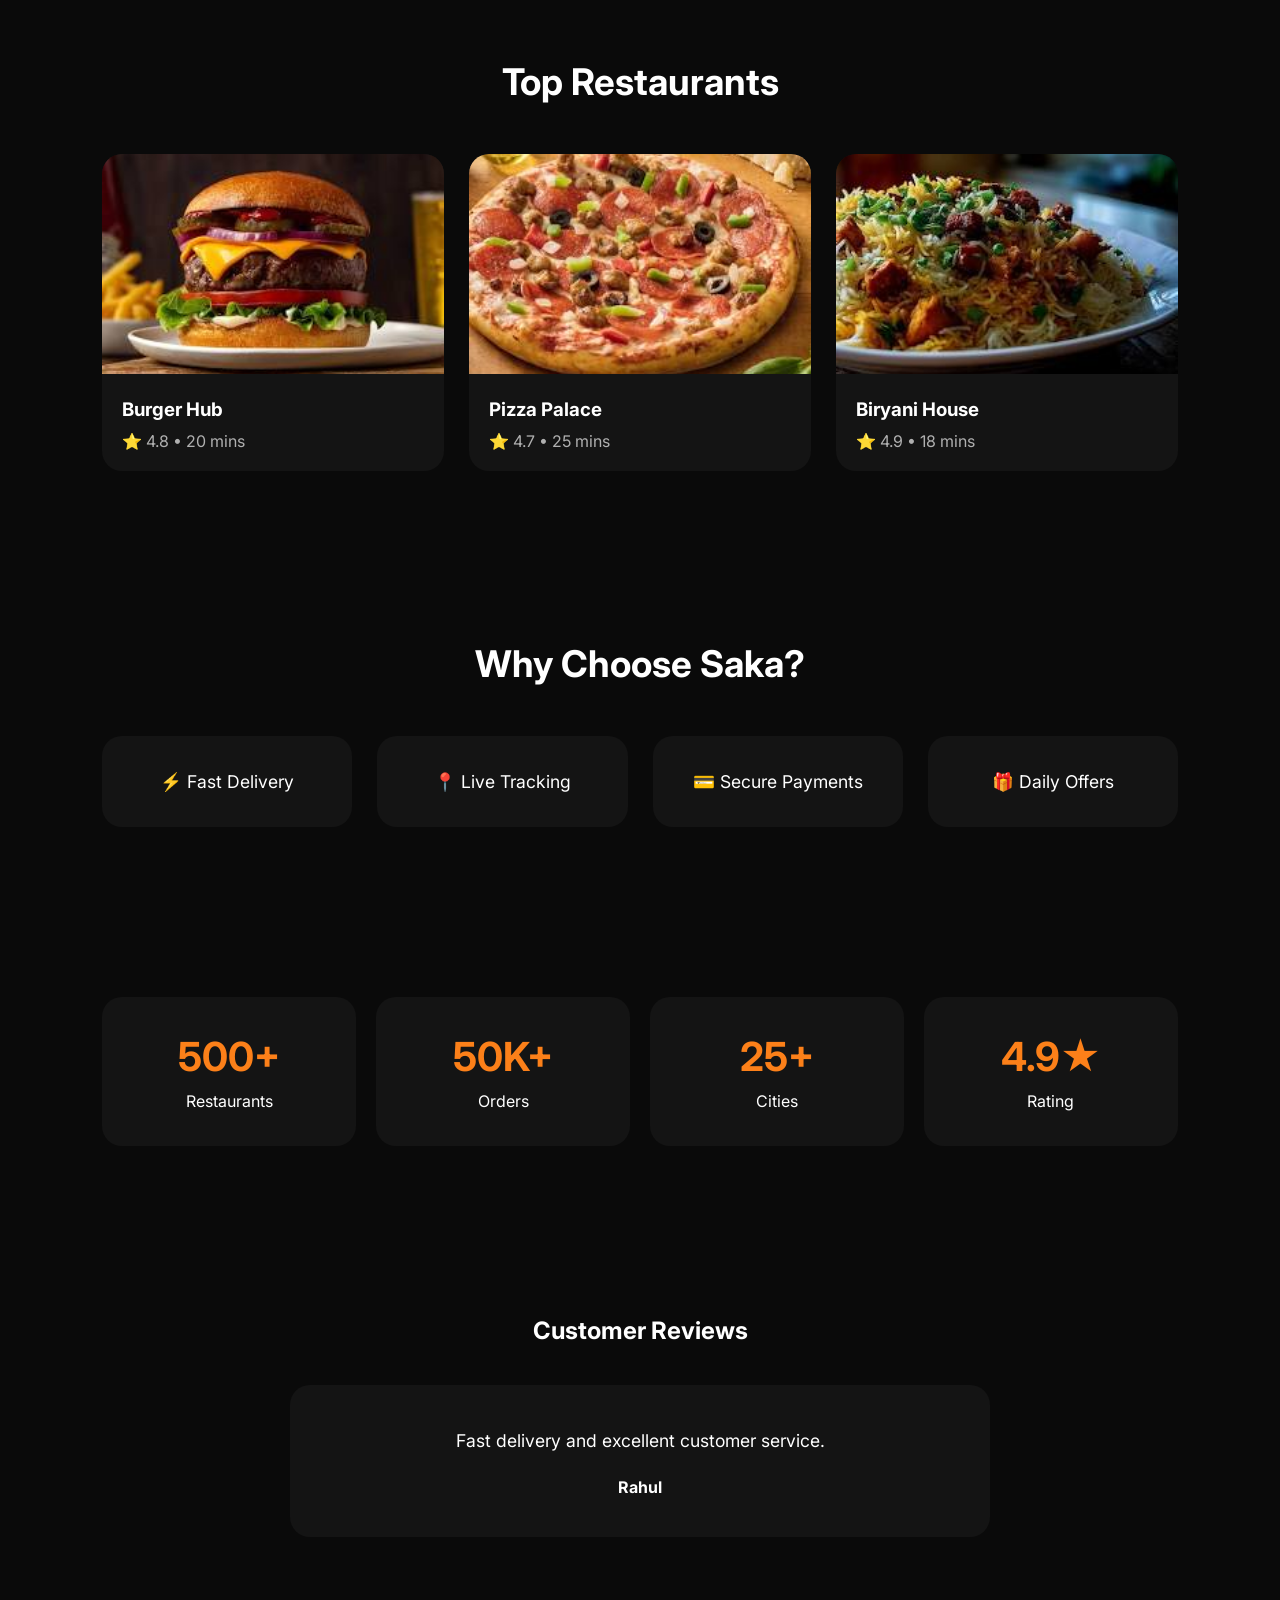
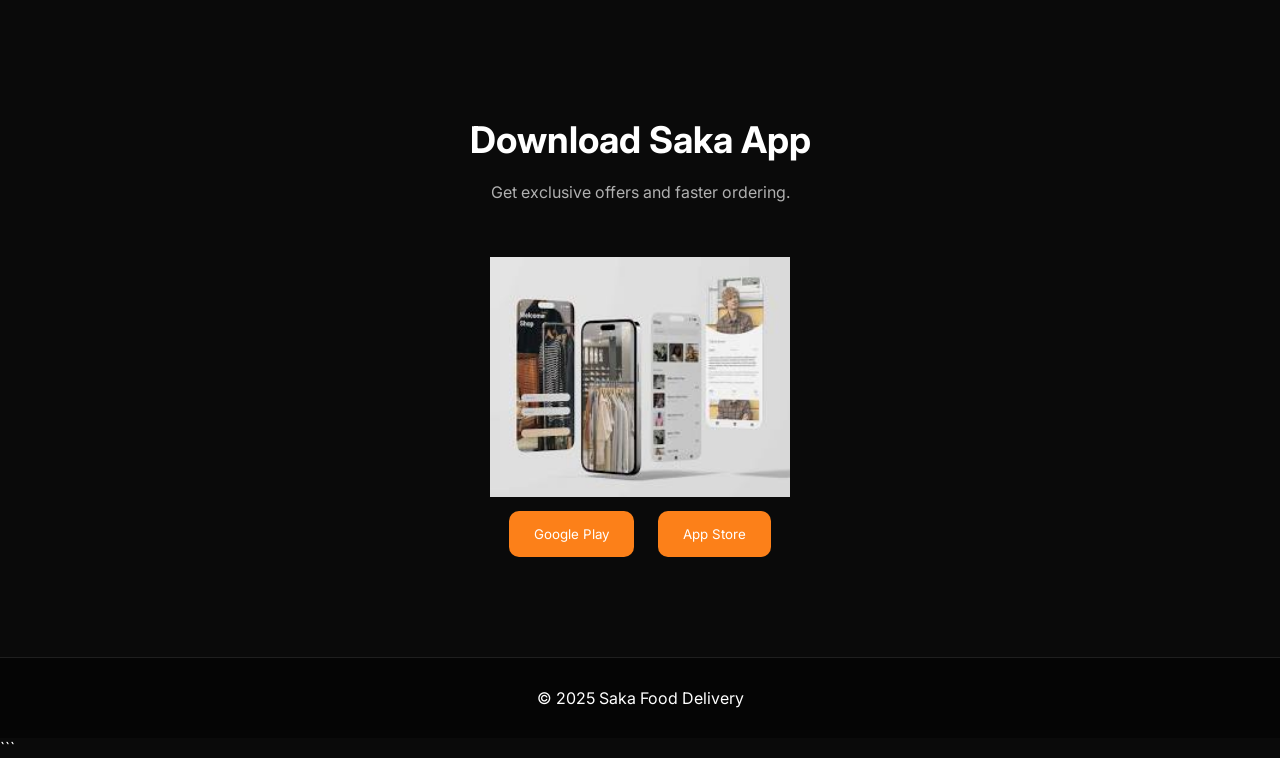
==== commit cf9606c6: "commit" ====
--- a/saka/index.html
+++ b/saka/index.html
@@ -18,7 +18,7 @@
 ```
 
   <a href="index.html">
-    <img src="images/logo.png" alt="Company Logo" width="150" height="auto">
+    <img src="C:\Users\91807\Desktop\pro\saka\images\logo.png" alt="Company Logo" width="150" height="auto">
   </a>
 
 
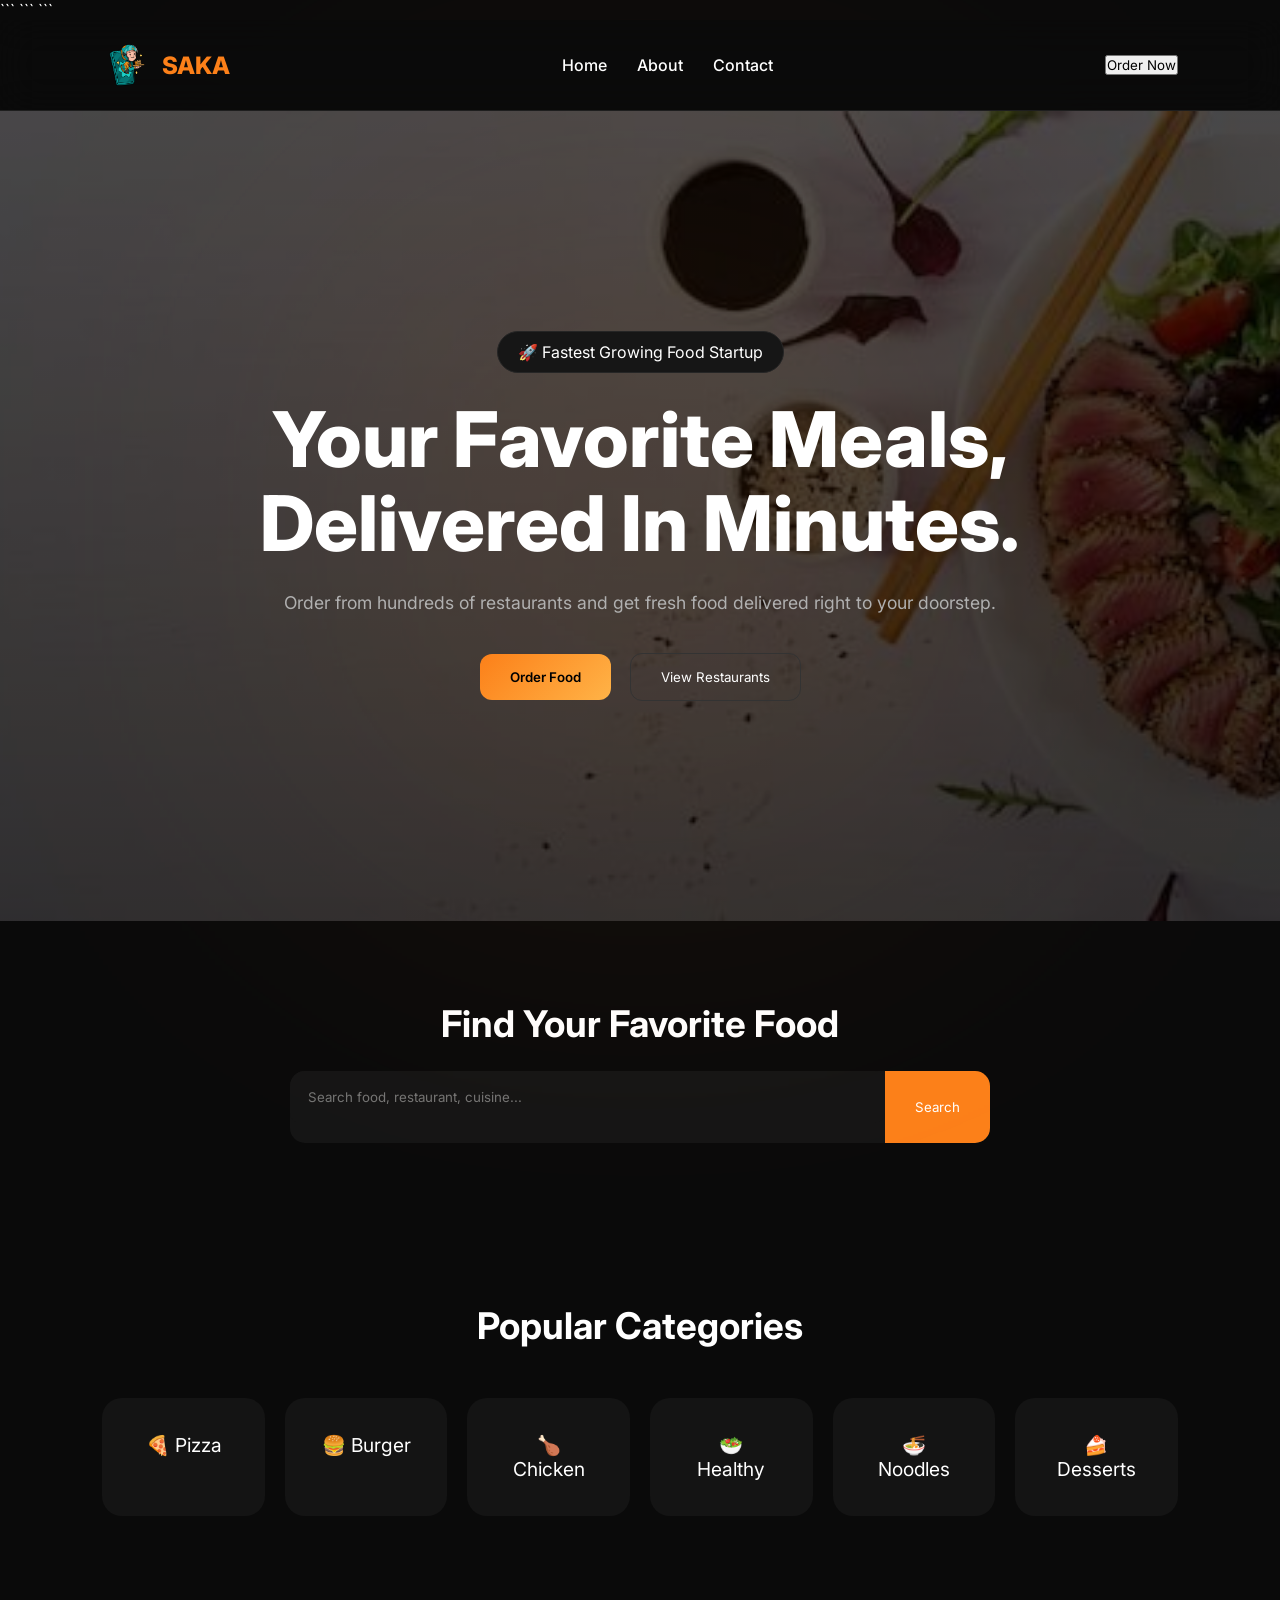
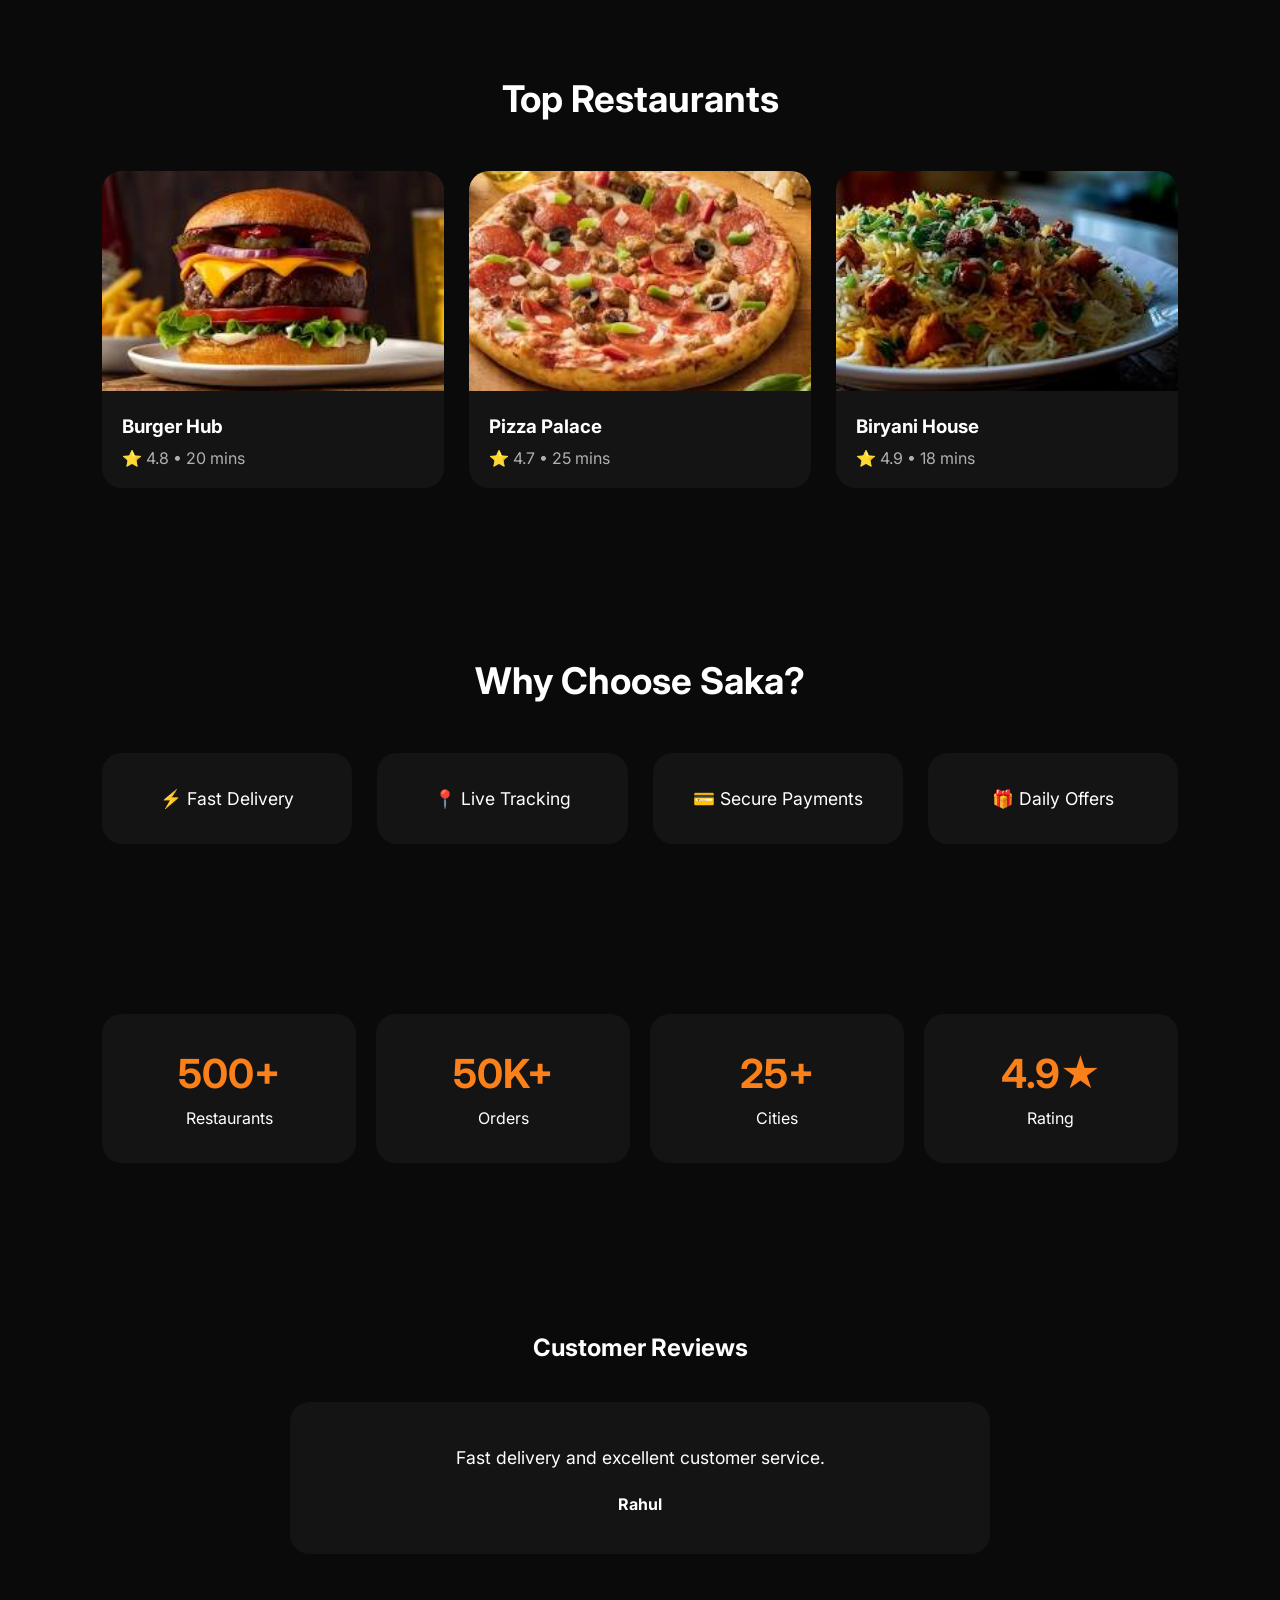
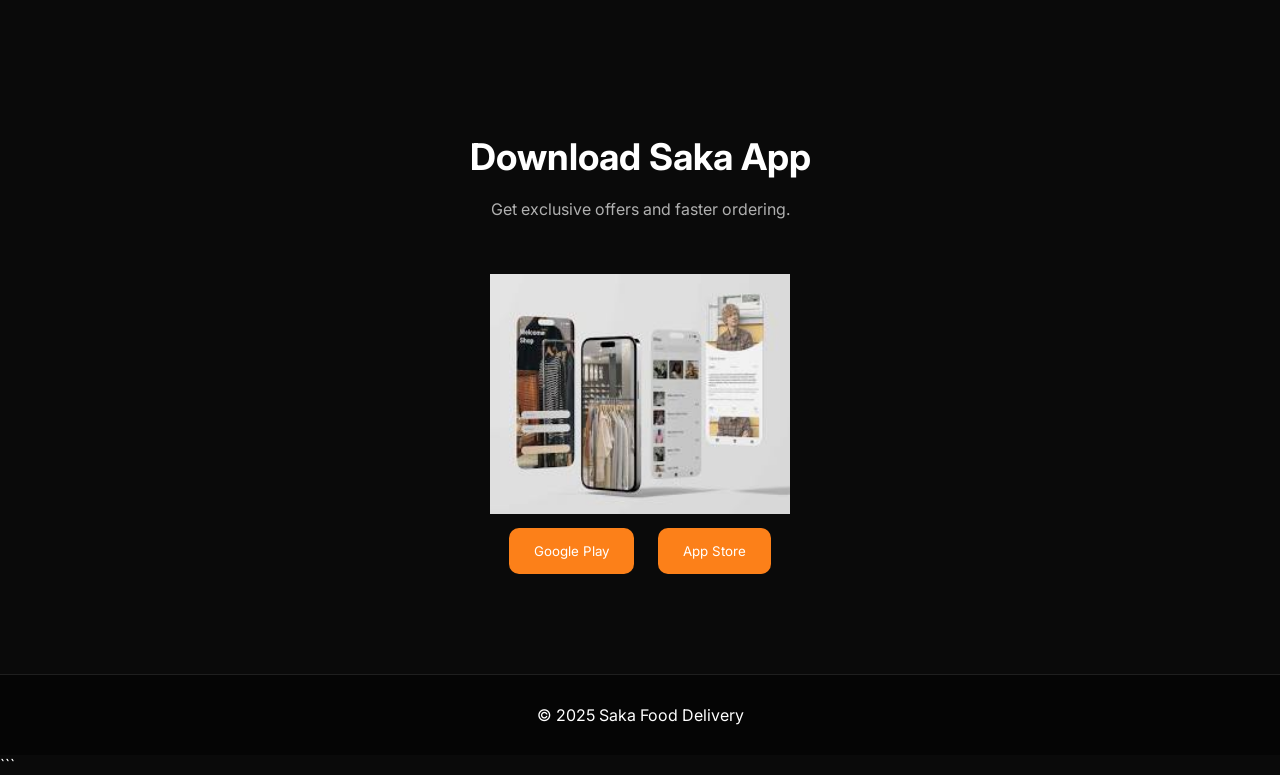
==== commit d2f64b24: "commiy" ====
--- a/saka/index.html
+++ b/saka/index.html
@@ -6,6 +6,8 @@
     <meta charset="UTF-8">
     <meta name="viewport" content="width=device-width, initial-scale=1.0">
     <title>Saka Food Delivery</title>
+    <link rel="icon" href="images/logo.png">
+    
 
 ```
 <link rel="stylesheet" href="style.css">
@@ -17,9 +19,7 @@
     href="https://cdnjs.cloudflare.com/ajax/libs/font-awesome/6.5.1/css/all.min.css">
 ```
 
-  <a href="index.html">
-    <img src="C:\Users\91807\Desktop\pro\saka\images\logo.png" alt="Company Logo" width="150" height="auto">
-  </a>
+
 
 
 </head>
@@ -32,9 +32,9 @@
 <nav class="navbar">
 
     <div class="logo">
-        <i class="fa-solid fa-bowl-food"></i> SAKA
-    </div>
-
+    <img src="images/logo.png" alt="Saka Logo">
+    <span>SAKA</span>
+</div>
     <ul class="nav-links">
         <li><a href="index.html">Home</a></li>
         <li><a href="about.html">About</a></li>
--- a/saka/style.css
+++ b/saka/style.css
@@ -34,10 +34,24 @@
 }
 
 .logo{
-font-size:1.7rem;
-font-weight:800;
-color:#fc8019;
-}
+    display:flex;
+    align-items:center;
+    gap:10px;
+}
+
+.logo img{
+    width:50px;
+    height:50px;
+    object-fit:contain;
+}
+
+.logo span{
+    font-size:1.5rem;
+    font-weight:800;
+    color:#fc8019;
+}
+
+
 
 .nav-links{
 display:flex;
